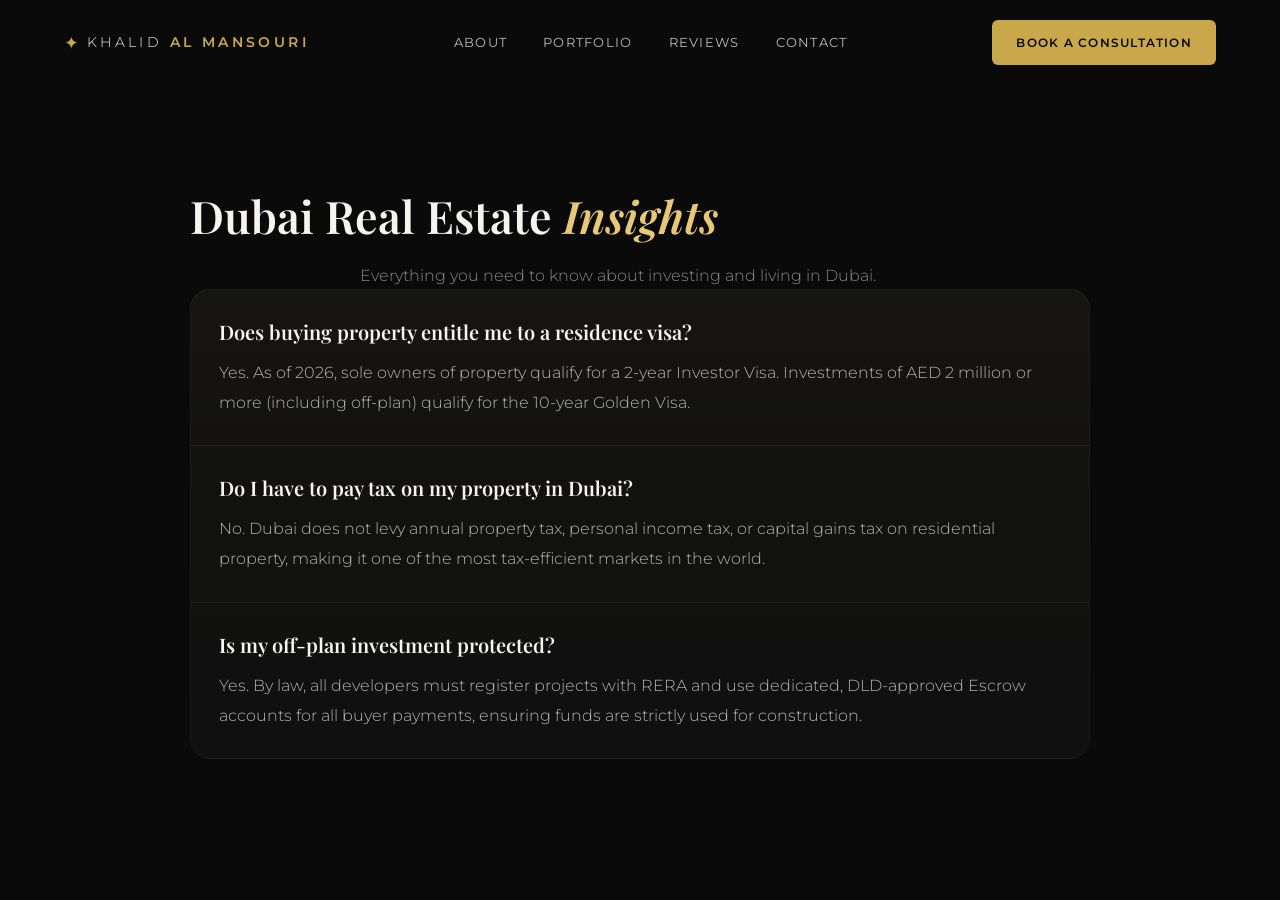
==== pages/FAQs.html @ 2bfd522c "FAQs update" ====
<!doctype html>
<html lang="en">
  <head>
    <meta charset="UTF-8" />
    <meta name="viewport" content="width=device-width, initial-scale=1.0" />
    <title>
      Frequently Asked Questions | Khalid Al Mansouri Dubai Real Estate
    </title>
    <link rel="stylesheet" href="../style.css" />

    <!-- Including the same fonts as your homepage -->
    <link
      href="https://fonts.googleapis.com/css2?family=Playfair+Display:wght@700&family=Montserrat:wght@300;400&display=swap"
      rel="stylesheet"
    />
  </head>
  <body>
    <header id="site-header">
      <div class="header-inner">
        <div class="logo">
          <span class="logo-mark">✦</span>
          <span class="logo-text"
            >KHALID<span class="logo-accent"> AL MANSOURI</span></span
          >
        </div>
        <nav class="nav-links" id="main-nav">
          <a href="/index.html#about" class="nav-link">About</a>
          <a href="/index.html#properties" class="nav-link">Portfolio</a>
          <a href="/index.html#testimonials" class="nav-link">Reviews</a>
          <a href="/index.html#contact" class="nav-link">Contact</a>
        </nav>
        <a
          href="/index.html#contact"
          class="btn-cta header-cta"
          id="book-consultation-btn"
          >Book a Consultation</a
        >
        <button class="hamburger" id="hamburger-btn" aria-label="Open menu">
          <span></span><span></span><span></span>
        </button>
      </div>
    </header>

    <main class="faq-page">
      <section class="container faq-section">
        <h1 class="section-heading">Dubai Real Estate <em>Insights</em></h1>
        <p class="section-sub">
          Everything you need to know about investing and living in Dubai.
        </p>

        <div class="faq-list">
          <!-- Item 1: Residency -->
          <div class="faq-item">
            <h3 class="faq-question">
              Does buying property entitle me to a residence visa?
            </h3>
            <p class="faq-answer">
              Yes. As of 2026, sole owners of property qualify for a 2-year
              Investor Visa. Investments of AED 2 million or more (including
              off-plan) qualify for the 10-year Golden Visa.
            </p>
          </div>

          <!-- Item 2: Taxes -->
          <div class="faq-item">
            <h3 class="faq-question">
              Do I have to pay tax on my property in Dubai?
            </h3>
            <p class="faq-answer">
              No. Dubai does not levy annual property tax, personal income tax,
              or capital gains tax on residential property, making it one of the
              most tax-efficient markets in the world.
            </p>
          </div>

          <!-- Item 3: Off-Plan Safety -->
          <div class="faq-item">
            <h3 class="faq-question">Is my off-plan investment protected?</h3>
            <p class="faq-answer">
              Yes. By law, all developers must register projects with RERA and
              use dedicated, DLD-approved Escrow accounts for all buyer
              payments, ensuring funds are strictly used for construction.
            </p>
          </div>
        </div>
      </section>
    </main>

    <!-- FAQ Schema (Crucial for SEO) -->
    <script type="application/ld+json">
      {
        "@context": "https://schema.org",
        "@type": "FAQPage",
        "mainEntity": [
          {
            "@type": "Question",
            "name": "Does buying property entitle me to a residence visa?",
            "acceptedAnswer": {
              "@type": "Answer",
              "text": "Yes. Sole owners of property qualify for a 2-year Investor Visa. Investments of AED 2 million or more qualify for the 10-year Golden Visa."
            }
          },
          {
            "@type": "Question",
            "name": "Do I have to pay tax on my property in Dubai?",
            "acceptedAnswer": {
              "@type": "Answer",
              "text": "No. Dubai does not levy annual property tax, personal income tax, or capital gains tax on residential property."
            },

            "@type": "Question",
            "name": "Is my off-plan investment protected?",
            "acceptedAnswer": {
              "@type": "Answer",
              "text": "Yes. By law, all developers must register projects with RERA and use dedicated, DLD-approved Escrow accounts for all buyer payments, ensuring funds are strictly used for construction."
            }
          }
        ]
      }
    </script>
  </body>
</html>
---- style.css ----
/* ═══════════════════════════════════════════════════════
   LUXURY DUBAI REAL ESTATE — style.css
   Midnight & Gold Design System
═══════════════════════════════════════════════════════ */

/* ─── CSS Custom Properties ─── */
:root {
  --gold: #c9a84c;
  --gold-light: #e8c878;
  --gold-dark: #9a7a32;
  --gold-muted: rgba(201, 168, 76, 0.15);
  --bg-black: #0a0a0a;
  --bg-dark: #111111;
  --bg-card: #161616;
  --bg-card-2: #1c1c1c;
  --text-white: #f5f4f0;
  --text-muted: #888888;
  --text-subtle: #555555;
  --border: rgba(201, 168, 76, 0.2);
  --border-light: rgba(255, 255, 255, 0.06);

  --font-serif: "Playfair Display", Georgia, serif;
  --font-sans: "Montserrat", system-ui, sans-serif;

  --radius-sm: 6px;
  --radius-md: 12px;
  --radius-lg: 20px;

  --transition: 0.3s ease-in-out;
  --transition-slow: 0.6s ease;
}

/* ─── Reset & Base ─── */
*,
*::before,
*::after {
  box-sizing: border-box;
  margin: 0;
  padding: 0;
}

html {
  scroll-behavior: smooth;
  font-size: 16px;
}

body {
  font-family: var(--font-sans);
  background-color: var(--bg-black);
  color: var(--text-white);
  line-height: 1.7;
  overflow-x: hidden;
  -webkit-font-smoothing: antialiased;
}

img {
  display: block;
  max-width: 100%;
}
a {
  text-decoration: none;
  color: inherit;
}

/* ─── Container ─── */
.container {
  width: 90%;
  max-width: 1280px;
  margin: 0 auto;
}

/* ═══════════════════════════════════════════════════════
   BUTTONS
═══════════════════════════════════════════════════════ */
.btn-primary {
  display: inline-flex;
  align-items: center;
  gap: 10px;
  background: linear-gradient(
    135deg,
    var(--gold) 0%,
    var(--gold-light) 50%,
    var(--gold) 100%
  );
  background-size: 200% 200%;
  color: #0a0a0a;
  font-family: var(--font-sans);
  font-weight: 600;
  font-size: 0.85rem;
  letter-spacing: 0.12em;
  text-transform: uppercase;
  padding: 16px 36px;
  border: none;
  border-radius: var(--radius-sm);
  cursor: pointer;
  transition: var(--transition);
  position: relative;
  overflow: hidden;
}

.btn-primary::before {
  content: "";
  position: absolute;
  inset: 0;
  background: rgba(255, 255, 255, 0.12);
  opacity: 0;
  transition: var(--transition);
}

.btn-primary:hover {
  background-position: right center;
  transform: translateY(-2px);
  box-shadow: 0 12px 40px rgba(201, 168, 76, 0.4);
}

.btn-primary:hover::before {
  opacity: 1;
}

.btn-outline {
  display: inline-flex;
  align-items: center;
  gap: 8px;
  background: transparent;
  color: var(--gold);
  font-family: var(--font-sans);
  font-weight: 500;
  font-size: 0.82rem;
  letter-spacing: 0.12em;
  text-transform: uppercase;
  padding: 14px 32px;
  border: 1px solid var(--gold);
  border-radius: var(--radius-sm);
  cursor: pointer;
  transition: var(--transition);
}

.btn-outline:hover {
  background: var(--gold-muted);
  box-shadow: 0 0 20px rgba(201, 168, 76, 0.2);
  transform: translateY(-2px);
}

.btn-cta {
  display: inline-flex;
  align-items: center;
  gap: 8px;
  background: var(--gold);
  color: #0a0a0a;
  font-family: var(--font-sans);
  font-weight: 600;
  font-size: 0.78rem;
  letter-spacing: 0.1em;
  text-transform: uppercase;
  padding: 12px 24px;
  border-radius: var(--radius-sm);
  transition: var(--transition);
}

.btn-cta:hover {
  background: var(--gold-light);
  transform: translateY(-1px);
  box-shadow: 0 8px 24px rgba(201, 168, 76, 0.35);
}

.btn-full {
  width: 100%;
  justify-content: center;
}

/* ═══════════════════════════════════════════════════════
   HEADER
═══════════════════════════════════════════════════════ */
#site-header {
  position: fixed;
  top: 0;
  left: 0;
  right: 0;
  z-index: 1000;
  padding: 20px 0;
  background: transparent;
  transition:
    background 0.5s ease,
    padding 0.4s ease,
    box-shadow 0.4s ease;
}

#site-header.scrolled {
  background: rgba(10, 10, 10, 0.95);
  backdrop-filter: blur(20px);
  -webkit-backdrop-filter: blur(20px);
  padding: 14px 0;
  box-shadow: 0 1px 0 var(--border);
}

.header-inner {
  display: flex;
  align-items: center;
  justify-content: space-between;
  width: 90%;
  max-width: 1280px;
  margin: 0 auto;
}

/* Logo */
.logo {
  display: flex;
  align-items: center;
  gap: 8px;
  cursor: pointer;
}

.logo-mark {
  color: var(--gold);
  font-size: 1.1rem;
  line-height: 1;
}

.logo-text {
  font-family: var(--font-sans);
  font-weight: 300;
  font-size: 0.85rem;
  letter-spacing: 0.25em;
  text-transform: uppercase;
  color: var(--text-white);
}

.logo-accent {
  color: var(--gold);
  font-weight: 600;
}

/* Nav */
.nav-links {
  display: flex;
  align-items: center;
  gap: 36px;
}

.nav-link {
  font-family: var(--font-sans);
  font-weight: 400;
  font-size: 0.8rem;
  letter-spacing: 0.1em;
  text-transform: uppercase;
  color: rgba(245, 244, 240, 0.75);
  transition: var(--transition);
  position: relative;
}

.nav-link::after {
  content: "";
  position: absolute;
  bottom: -3px;
  left: 0;
  right: 0;
  height: 1px;
  background: var(--gold);
  transform: scaleX(0);
  transition: var(--transition);
}

.nav-link:hover {
  color: var(--text-white);
}
.nav-link:hover::after {
  transform: scaleX(1);
}

/* Hamburger */
.hamburger {
  display: none;
  flex-direction: column;
  gap: 5px;
  background: none;
  border: none;
  cursor: pointer;
  padding: 4px;
}

.hamburger span {
  display: block;
  width: 22px;
  height: 1.5px;
  background: var(--text-white);
  transition: var(--transition);
}

/* Mobile Nav */
.mobile-nav {
  display: none;
  position: fixed;
  inset: 0;
  background: rgba(10, 10, 10, 0.98);
  backdrop-filter: blur(30px);
  z-index: 2000;
  flex-direction: column;
  align-items: center;
  justify-content: center;
  gap: 28px;
  opacity: 0;
  transition: opacity 0.4s ease;
}

.mobile-nav.open {
  display: flex;
  opacity: 1;
}

.mobile-nav-close {
  position: absolute;
  top: 24px;
  right: 24px;
  background: none;
  border: none;
  color: var(--text-muted);
  font-size: 1.4rem;
  cursor: pointer;
}

.mobile-nav-link {
  font-family: var(--font-sans);
  font-size: 1.1rem;
  font-weight: 300;
  letter-spacing: 0.2em;
  text-transform: uppercase;
  color: var(--text-white);
  transition: var(--transition);
}

.mobile-nav-link:hover {
  color: var(--gold);
}

.mobile-cta {
  margin-top: 16px;
}

/* ═══════════════════════════════════════════════════════
   HERO
═══════════════════════════════════════════════════════ */
.hero {
  position: relative;
  width: 100%;
  height: 100vh;
  min-height: 700px;
  display: flex;
  align-items: center;
  justify-content: center;
  overflow: hidden;
}

.hero-bg {
  position: absolute;
  inset: 0;
}

.hero-image {
  width: 100%;
  height: 100%;
  object-fit: cover;
  object-position: center;
  transform: scale(1.05);
  transition: transform 8s ease;
}

.hero:hover .hero-image {
  transform: scale(1);
}

.hero-overlay {
  position: absolute;
  inset: 0;
  background: linear-gradient(
    180deg,
    rgba(10, 10, 10, 0.45) 0%,
    rgba(10, 10, 10, 0.25) 40%,
    rgba(10, 10, 10, 0.65) 75%,
    rgba(10, 10, 10, 0.95) 100%
  );
}

.hero-content {
  position: relative;
  z-index: 2;
  text-align: center;
  max-width: 820px;
  padding: 0 24px;
}

.hero-eyebrow {
  font-family: var(--font-sans);
  font-weight: 400;
  font-size: 0.75rem;
  letter-spacing: 0.3em;
  text-transform: uppercase;
  color: var(--gold);
  margin-bottom: 20px;
  opacity: 0;
}

.hero-headline {
  font-family: var(--font-serif);
  font-weight: 700;
  font-size: clamp(3rem, 6.5vw, 6.5rem);
  line-height: 1.08;
  color: var(--text-white);
  margin-bottom: 24px;
  opacity: 0;
}

.hero-headline em {
  font-style: italic;
  color: var(--gold-light);
}

.hero-sub {
  font-family: var(--font-sans);
  font-weight: 300;
  font-size: clamp(0.85rem, 1.4vw, 1.05rem);
  color: rgba(245, 244, 240, 0.7);
  letter-spacing: 0.05em;
  margin-bottom: 44px;
  opacity: 0;
  line-height: 1.9;
}

/* Scroll Indicator */
.hero-scroll-indicator {
  position: absolute;
  bottom: 160px;
  right: 48px;
  display: flex;
  flex-direction: column;
  align-items: center;
  gap: 8px;
  z-index: 2;
  opacity: 0;
}

.scroll-label {
  font-size: 0.65rem;
  letter-spacing: 0.25em;
  text-transform: uppercase;
  color: rgba(245, 244, 240, 0.5);
  writing-mode: vertical-rl;
}

.scroll-line {
  width: 1px;
  height: 60px;
  background: linear-gradient(to bottom, var(--gold), transparent);
  animation: scrollPulse 2s ease-in-out infinite;
}

@keyframes scrollPulse {
  0%,
  100% {
    opacity: 0.4;
    transform: scaleY(1);
  }
  50% {
    opacity: 1;
    transform: scaleY(1.1);
  }
}

/* Hero Stats */
.hero-stats {
  position: absolute;
  bottom: 0;
  left: 0;
  right: 0;
  z-index: 3;
  display: flex;
  justify-content: center;
  gap: 0;
}

.stat-card {
  flex: 1;
  max-width: 240px;
  text-align: center;
  padding: 28px 24px;
  background: rgba(10, 10, 10, 0.85);
  backdrop-filter: blur(20px);
  border-top: 1px solid var(--border);
  border-right: 1px solid var(--border-light);
  transition: var(--transition);
  opacity: 0;
}

.stat-card:last-child {
  border-right: none;
}

.stat-card:hover {
  background: rgba(201, 168, 76, 0.08);
  border-top-color: var(--gold);
}

.stat-number {
  display: block;
  font-family: var(--font-serif);
  font-size: 1.7rem;
  font-weight: 600;
  color: var(--gold);
  line-height: 1.2;
  margin-bottom: 4px;
}

.stat-label {
  display: block;
  font-size: 0.7rem;
  letter-spacing: 0.15em;
  text-transform: uppercase;
  color: var(--text-muted);
}

/* ─── Gold Divider ─── */
.gold-divider {
  display: flex;
  align-items: center;
  justify-content: center;
  gap: 16px;
  padding: 60px 0 20px;
  background: var(--bg-black);
}

.gold-divider span {
  color: var(--gold);
  font-size: 0.7rem;
  opacity: 0.6;
}

.gold-divider span:nth-child(2) {
  opacity: 1;
  font-size: 0.9rem;
}

/* ═══════════════════════════════════════════════════════
   SECTION COMMON
═══════════════════════════════════════════════════════ */
.section-eyebrow {
  font-family: var(--font-sans);
  font-size: 0.7rem;
  font-weight: 500;
  letter-spacing: 0.3em;
  text-transform: uppercase;
  color: var(--gold);
  margin-bottom: 14px;
}

.section-heading {
  font-family: var(--font-serif);
  font-size: clamp(2rem, 3.5vw, 3.2rem);
  font-weight: 600;
  line-height: 1.15;
  color: var(--text-white);
  margin-bottom: 20px;
}

.section-heading em {
  font-style: italic;
  color: var(--gold-light);
}

.section-sub {
  font-family: var(--font-sans);
  font-weight: 300;
  font-size: 1rem;
  color: var(--text-muted);
  max-width: 560px;
  margin: 0 auto;
}

.section-header {
  text-align: center;
  margin-bottom: 64px;
}

/* ═══════════════════════════════════════════════════════
   ABOUT / AGENT PROFILE
═══════════════════════════════════════════════════════ */
.about {
  padding: 100px 0;
  background: var(--bg-dark);
  position: relative;
}

.about::before {
  content: "";
  position: absolute;
  left: 0;
  top: 0;
  bottom: 0;
  width: 40%;
  background: radial-gradient(
    ellipse at left center,
    rgba(201, 168, 76, 0.04) 0%,
    transparent 70%
  );
  pointer-events: none;
}

.about-grid {
  display: grid;
  grid-template-columns: 440px 1fr;
  gap: 80px;
  align-items: center;
}

/* Image Column */
.about-image-col {
  position: relative;
}

.about-image-wrapper {
  position: relative;
  display: inline-block;
}

.about-img {
  width: 100%;
  max-width: 400px;
  height: 560px;
  object-fit: cover;
  border-radius: var(--radius-md);
  filter: grayscale(15%);
  transition: var(--transition-slow);
  position: relative;
  z-index: 1;
}

.about-img:hover {
  filter: grayscale(0%);
}

.about-image-wrapper::before {
  content: "";
  position: absolute;
  top: 20px;
  left: 20px;
  right: -20px;
  bottom: -20px;
  border: 1px solid var(--gold);
  border-radius: var(--radius-md);
  opacity: 0.25;
  z-index: 0;
}

.about-img-badge {
  position: absolute;
  bottom: -20px;
  right: -30px;
  background: var(--gold);
  color: #0a0a0a;
  font-family: var(--font-sans);
  font-size: 0.68rem;
  font-weight: 700;
  letter-spacing: 0.08em;
  text-transform: uppercase;
  padding: 14px 18px;
  border-radius: var(--radius-sm);
  display: flex;
  align-items: center;
  gap: 8px;
  max-width: 220px;
  line-height: 1.4;
  z-index: 2;
  box-shadow: 0 8px 32px rgba(201, 168, 76, 0.3);
}

.badge-icon {
  font-size: 1rem;
  flex-shrink: 0;
}

/* Text Column */
.about-text-col {
  padding: 10px 0;
}

.about-body {
  font-weight: 300;
  font-size: 1rem;
  color: rgba(245, 244, 240, 0.75);
  margin-bottom: 20px;
  line-height: 1.85;
}

.about-pillars {
  display: flex;
  flex-direction: column;
  gap: 20px;
  margin: 36px 0;
}

.pillar {
  display: flex;
  align-items: flex-start;
  gap: 16px;
}

.pillar-icon {
  color: var(--gold);
  font-size: 1.1rem;
  margin-top: 2px;
  flex-shrink: 0;
}

.pillar strong {
  display: block;
  font-weight: 600;
  font-size: 0.9rem;
  letter-spacing: 0.03em;
  margin-bottom: 3px;
  color: var(--text-white);
}

.pillar p {
  font-size: 0.85rem;
  font-weight: 300;
  color: var(--text-muted);
  margin: 0;
}

/* ═══════════════════════════════════════════════════════
   PROPERTY GRID
═══════════════════════════════════════════════════════ */
.properties {
  padding: 100px 0;
  background: var(--bg-black);
}

.property-grid {
  display: grid;
  grid-template-columns: repeat(2, 1fr);
  gap: 28px;
  margin-bottom: 52px;
}

/* Property Card */
.property-card {
  background: var(--bg-card);
  border-radius: var(--radius-md);
  overflow: hidden;
  border: 1px solid var(--border-light);
  transition: var(--transition);
}

.property-card:hover {
  border-color: var(--border);
  transform: translateY(-6px);
  box-shadow: 0 24px 60px rgba(0, 0, 0, 0.5);
}

.property-img-wrap {
  position: relative;
  overflow: hidden;
  aspect-ratio: 16 / 10;
}

.property-img {
  width: 100%;
  height: 100%;
  object-fit: cover;
  transition: transform 0.7s ease;
}

.property-card:hover .property-img {
  transform: scale(1.07);
}

/* Gold Overlay */
.property-overlay {
  position: absolute;
  inset: 0;
  background: linear-gradient(
    135deg,
    rgba(201, 168, 76, 0) 0%,
    rgba(201, 168, 76, 0.75) 100%
  );
  opacity: 0;
  display: flex;
  align-items: center;
  justify-content: center;
  transition: opacity 0.4s ease;
}

.property-card:hover .property-overlay {
  opacity: 1;
}

.overlay-content {
  display: flex;
  align-items: center;
  gap: 10px;
  color: #0a0a0a;
  font-family: var(--font-sans);
  font-weight: 700;
  font-size: 0.8rem;
  letter-spacing: 0.15em;
  text-transform: uppercase;
  transform: translateY(8px);
  transition: transform 0.4s ease;
}

.property-card:hover .overlay-content {
  transform: translateY(0);
}

.overlay-icon {
  font-size: 1.1rem;
}

.property-badge {
  position: absolute;
  top: 16px;
  left: 16px;
  background: rgba(10, 10, 10, 0.8);
  backdrop-filter: blur(10px);
  color: var(--gold);
  font-family: var(--font-sans);
  font-size: 0.65rem;
  font-weight: 600;
  letter-spacing: 0.15em;
  text-transform: uppercase;
  padding: 6px 14px;
  border-radius: 40px;
  border: 1px solid var(--border);
}

/* Property Info */
.property-info {
  padding: 24px 24px 20px;
}

.property-location {
  font-size: 0.72rem;
  letter-spacing: 0.08em;
  color: var(--text-muted);
  margin-bottom: 8px;
}

.property-name {
  font-family: var(--font-serif);
  font-size: 1.1rem;
  font-weight: 600;
  color: var(--text-white);
  margin-bottom: 10px;
  line-height: 1.3;
}

.property-specs {
  display: flex;
  align-items: center;
  gap: 8px;
  font-size: 0.78rem;
  color: var(--text-muted);
  margin-bottom: 18px;
}

.spec-dot {
  color: var(--gold);
  font-size: 0.5rem;
}

.property-footer {
  display: flex;
  align-items: center;
  justify-content: space-between;
  padding-top: 16px;
  border-top: 1px solid var(--border-light);
}

.property-price {
  font-family: var(--font-serif);
  font-size: 1.15rem;
  font-weight: 600;
  color: var(--gold);
}

.property-enquire {
  font-family: var(--font-sans);
  font-size: 0.72rem;
  font-weight: 600;
  letter-spacing: 0.12em;
  text-transform: uppercase;
  color: var(--text-white);
  padding: 8px 18px;
  border: 1px solid var(--border-light);
  border-radius: var(--radius-sm);
  transition: var(--transition);
}

.property-enquire:hover {
  background: var(--gold-muted);
  border-color: var(--gold);
  color: var(--gold);
}

.view-all-wrap {
  text-align: center;
}

/* ═══════════════════════════════════════════════════════
   TESTIMONIALS
═══════════════════════════════════════════════════════ */
.testimonials {
  padding: 100px 0;
  background: var(--bg-dark);
  position: relative;
}

.testimonials::before {
  content: "";
  position: absolute;
  inset: 0;
  background: radial-gradient(
    ellipse at center,
    rgba(201, 168, 76, 0.04) 0%,
    transparent 70%
  );
  pointer-events: none;
}

/* Featured In */
.featured-in {
  text-align: center;
  margin-bottom: 72px;
}

.featured-label {
  font-size: 0.65rem;
  letter-spacing: 0.3em;
  text-transform: uppercase;
  color: var(--text-subtle);
  margin-bottom: 28px;
}

.media-logos {
  display: flex;
  align-items: center;
  justify-content: center;
  gap: 0;
  flex-wrap: wrap;
}

.media-logo {
  font-family: var(--font-serif);
  font-size: 1.15rem;
  font-weight: 600;
  color: var(--text-subtle);
  padding: 16px 36px;
  border: 1px solid var(--border-light);
  letter-spacing: 0.08em;
  transition: var(--transition);
  cursor: default;
}

.media-logo:hover {
  color: var(--gold);
  border-color: var(--border);
  background: var(--gold-muted);
}

/* Testimonial Slider */
.testimonial-slider {
  max-width: 780px;
  margin: 0 auto;
  position: relative;
}

.testimonial-track {
  position: relative;
  min-height: 280px;
}

.testimonial-slide {
  display: none;
  flex-direction: column;
  align-items: center;
  text-align: center;
  padding: 0 24px;
  animation: fadeInSlide 0.5s ease forwards;
}

.testimonial-slide.active {
  display: flex;
}

@keyframes fadeInSlide {
  from {
    opacity: 0;
    transform: translateY(10px);
  }
  to {
    opacity: 1;
    transform: translateY(0);
  }
}

.quote-icon {
  font-family: var(--font-serif);
  font-size: 5rem;
  line-height: 0.5;
  color: var(--gold);
  opacity: 0.3;
  margin-bottom: 28px;
}

.testimonial-text {
  font-family: var(--font-serif);
  font-size: clamp(1rem, 1.6vw, 1.25rem);
  font-style: italic;
  font-weight: 400;
  color: rgba(245, 244, 240, 0.88);
  line-height: 1.75;
  margin-bottom: 36px;
  quotes: none;
}

.testimonial-author {
  display: flex;
  align-items: center;
  gap: 16px;
}

.author-avatar {
  width: 48px;
  height: 48px;
  border-radius: 50%;
  background: var(--gold-muted);
  border: 1px solid var(--gold);
  color: var(--gold);
  font-size: 0.75rem;
  font-weight: 700;
  display: flex;
  align-items: center;
  justify-content: center;
}

.author-info strong {
  display: block;
  font-size: 0.88rem;
  font-weight: 600;
  letter-spacing: 0.04em;
}

.author-info span {
  font-size: 0.75rem;
  color: var(--text-muted);
}

.star-rating {
  margin-left: auto;
  color: var(--gold);
  font-size: 0.9rem;
  letter-spacing: 2px;
}

/* Slider Controls */
.slider-controls {
  display: flex;
  align-items: center;
  justify-content: center;
  gap: 20px;
  margin-top: 48px;
}

.slider-btn {
  width: 44px;
  height: 44px;
  border-radius: 50%;
  background: transparent;
  border: 1px solid var(--border);
  color: var(--text-muted);
  font-size: 1.4rem;
  cursor: pointer;
  transition: var(--transition);
  display: flex;
  align-items: center;
  justify-content: center;
  line-height: 1;
}

.slider-btn:hover {
  border-color: var(--gold);
  color: var(--gold);
  background: var(--gold-muted);
}

.slider-dots {
  display: flex;
  gap: 8px;
}

.dot {
  width: 6px;
  height: 6px;
  border-radius: 50%;
  background: var(--text-subtle);
  border: none;
  cursor: pointer;
  transition: var(--transition);
  padding: 0;
}

.dot.active {
  background: var(--gold);
  width: 24px;
  border-radius: 3px;
}

/* ═══════════════════════════════════════════════════════
   CONTACT
═══════════════════════════════════════════════════════ */
.contact {
  padding: 100px 0;
  background: var(--bg-black);
  position: relative;
  overflow: hidden;
}

.contact-bg-pattern {
  position: absolute;
  inset: 0;
  background-image:
    linear-gradient(rgba(201, 168, 76, 0.03) 1px, transparent 1px),
    linear-gradient(90deg, rgba(201, 168, 76, 0.03) 1px, transparent 1px);
  background-size: 60px 60px;
  pointer-events: none;
}

.contact-grid {
  display: grid;
  grid-template-columns: 1fr 1fr;
  gap: 80px;
  align-items: start;
}

/* Contact Left */
.contact-tagline {
  font-size: 0.95rem;
  font-weight: 300;
  color: var(--text-muted);
  line-height: 1.85;
  margin-bottom: 44px;
  max-width: 420px;
}

.contact-info-items {
  display: flex;
  flex-direction: column;
  gap: 24px;
}

.contact-info-item {
  display: flex;
  align-items: flex-start;
  gap: 16px;
}

.ci-icon {
  font-size: 1.1rem;
  margin-top: 2px;
  flex-shrink: 0;
}

.contact-info-item strong {
  display: block;
  font-size: 0.7rem;
  letter-spacing: 0.15em;
  text-transform: uppercase;
  color: var(--text-muted);
  margin-bottom: 4px;
}

.ci-value {
  font-size: 0.95rem;
  font-weight: 400;
  color: var(--text-white);
  transition: var(--transition);
}

a.ci-value:hover {
  color: var(--gold);
}

/* Contact Form */
.contact-right {
  position: relative;
}

.contact-form {
  background: var(--bg-card);
  border: 1px solid var(--border-light);
  border-radius: var(--radius-lg);
  padding: 48px 40px;
  display: flex;
  flex-direction: column;
  gap: 24px;
  transition: var(--transition-slow);
}

.form-group {
  display: flex;
  flex-direction: column;
  gap: 8px;
}

.form-group label {
  font-size: 0.7rem;
  font-weight: 500;
  letter-spacing: 0.15em;
  text-transform: uppercase;
  color: var(--text-muted);
}

.form-group input,
.form-group select {
  background: var(--bg-black);
  border: 1px solid rgba(255, 255, 255, 0.08);
  border-radius: var(--radius-sm);
  color: var(--text-white);
  font-family: var(--font-sans);
  font-size: 0.95rem;
  font-weight: 300;
  padding: 14px 18px;
  width: 100%;
  outline: none;
  transition: var(--transition);
  appearance: none;
}

.form-group input::placeholder {
  color: var(--text-subtle);
}

.form-group input:focus,
.form-group select:focus {
  border-color: var(--gold);
  box-shadow: 0 0 0 3px rgba(201, 168, 76, 0.12);
}

.select-wrapper {
  position: relative;
}

.select-arrow {
  position: absolute;
  right: 18px;
  top: 50%;
  transform: translateY(-50%) rotate(90deg);
  color: var(--gold);
  font-size: 1rem;
  pointer-events: none;
}

.form-group select option {
  background: var(--bg-dark);
  color: var(--text-white);
}

.form-disclaimer {
  font-size: 0.72rem;
  color: var(--text-subtle);
  text-align: center;
  line-height: 1.6;
}

/* Form Success */
.form-success {
  display: none;
  background: var(--bg-card);
  border: 1px solid var(--gold);
  border-radius: var(--radius-lg);
  padding: 60px 40px;
  text-align: center;
  animation: fadeInSlide 0.5s ease forwards;
}

.form-success.show {
  display: block;
}

.success-icon {
  display: block;
  font-size: 2rem;
  color: var(--gold);
  margin-bottom: 20px;
  animation: spinIn 0.6s ease;
}

@keyframes spinIn {
  from {
    transform: rotate(-180deg) scale(0);
    opacity: 0;
  }
  to {
    transform: rotate(0) scale(1);
    opacity: 1;
  }
}

.form-success h3 {
  font-family: var(--font-serif);
  font-size: 1.8rem;
  margin-bottom: 12px;
  color: var(--text-white);
}

.form-success p {
  font-size: 0.95rem;
  font-weight: 300;
  color: var(--text-muted);
}

/* ═══════════════════════════════════════════════════════
   FOOTER
═══════════════════════════════════════════════════════ */
.footer {
  background: #080808;
  border-top: 1px solid var(--border-light);
  padding: 64px 0 32px;
}

.footer-grid {
  display: grid;
  grid-template-columns: 1.6fr 1fr 1fr;
  gap: 60px;
  margin-bottom: 52px;
}

.footer-tagline {
  font-size: 0.85rem;
  font-weight: 300;
  color: var(--text-muted);
  line-height: 1.8;
  margin-top: 16px;
  max-width: 300px;
}

.footer-social {
  display: flex;
  gap: 12px;
  margin-top: 24px;
}

.social-link {
  width: 36px;
  height: 36px;
  border: 1px solid var(--border-light);
  border-radius: var(--radius-sm);
  color: var(--text-muted);
  font-size: 0.65rem;
  font-weight: 700;
  letter-spacing: 0.05em;
  display: flex;
  align-items: center;
  justify-content: center;
  transition: var(--transition);
}

.social-link:hover {
  border-color: var(--gold);
  color: var(--gold);
  background: var(--gold-muted);
}

.footer-links-col h4 {
  font-family: var(--font-sans);
  font-size: 0.65rem;
  font-weight: 700;
  letter-spacing: 0.2em;
  text-transform: uppercase;
  color: var(--text-muted);
  margin-bottom: 20px;
}

.footer-links-col a {
  display: block;
  font-size: 0.85rem;
  font-weight: 300;
  color: rgba(245, 244, 240, 0.55);
  margin-bottom: 12px;
  transition: var(--transition);
}

.footer-links-col a:hover {
  color: var(--gold);
  padding-left: 6px;
}

.footer-bottom {
  display: flex;
  align-items: center;
  justify-content: space-between;
  padding-top: 28px;
  border-top: 1px solid var(--border-light);
  gap: 20px;
  flex-wrap: wrap;
}

.footer-bottom p {
  font-size: 0.75rem;
  color: var(--text-subtle);
}

.footer-legal {
  display: flex;
  gap: 24px;
}

.footer-legal a {
  font-size: 0.72rem;
  color: var(--text-subtle);
  transition: var(--transition);
}

.footer-legal a:hover {
  color: var(--gold);
}

/* ═══════════════════════════════════════════════════════
   RESPONSIVE — TABLET
═══════════════════════════════════════════════════════ */
@media (max-width: 1024px) {
  .about-grid {
    grid-template-columns: 340px 1fr;
    gap: 52px;
  }
  .about-img {
    height: 480px;
  }
  .contact-grid {
    gap: 52px;
  }
  .footer-grid {
    grid-template-columns: 1fr 1fr;
  }
  .footer-grid .footer-brand {
    grid-column: 1 / -1;
  }
}

/* ═══════════════════════════════════════════════════════
   RESPONSIVE — MOBILE
═══════════════════════════════════════════════════════ */
@media (max-width: 768px) {
  .nav-links {
    display: none;
  }
  .header-cta {
    display: none;
  }
  .hamburger {
    display: flex;
  }

  .hero-scroll-indicator {
    display: none;
  }

  .hero-stats {
    flex-direction: column;
    gap: 0;
  }
  .stat-card {
    max-width: 100%;
    border-right: none;
    border-bottom: 1px solid var(--border-light);
  }

  .about-grid {
    grid-template-columns: 1fr;
    gap: 40px;
  }
  .about-img {
    height: 420px;
    max-width: 100%;
  }
  .about-img-badge {
    right: 0;
  }

  .property-grid {
    grid-template-columns: 1fr;
  }

  .media-logos {
    flex-direction: column;
  }
  .media-logo {
    width: 100%;
    text-align: center;
  }

  .contact-grid {
    grid-template-columns: 1fr;
    gap: 52px;
  }
  .contact-form {
    padding: 32px 24px;
  }

  .footer-grid {
    grid-template-columns: 1fr;
    gap: 40px;
  }
  .footer-bottom {
    flex-direction: column;
    align-items: flex-start;
  }
}

@media (max-width: 480px) {
  .hero-headline {
    font-size: 2.6rem;
  }
  .testimonial-text {
    font-size: 1rem;
  }
  .testimonial-author {
    flex-direction: column;
    text-align: center;
  }
  .star-rating {
    margin-left: 0;
  }
}

/* ═══════════════════════════════════════════════════════
   GSAP / ANIMATION INITIAL STATES
═══════════════════════════════════════════════════════ */
.gs-fade {
  opacity: 0;
  transform: translateY(32px);
}

.gs-fade-left {
  opacity: 0;
  transform: translateX(-40px);
}

.gs-fade-right {
  opacity: 0;
  transform: translateX(40px);
}

/* Gold shimmer on headings */
.section-heading {
  background-clip: text;
  -webkit-background-clip: text;
}

/* ═══════════════════════════════════════════════════════
   FAQ PAGE
═══════════════════════════════════════════════════════ */

.faq-page {
  padding-top: 90px; /* header offset */
  background: var(--bg-black);
}

.faq-section {
  padding: 100px 0;
  max-width: 900px;
}

.faq-page .section-header {
  margin-bottom: 56px;
}

.faq-page .faq-list {
  background: linear-gradient(
    180deg,
    rgba(201, 168, 76, 0.06) 0%,
    rgba(201, 168, 76, 0.02) 40%,
    rgba(0, 0, 0, 0) 100%
  );
  border: 1px solid var(--border-light);
  border-radius: var(--radius-lg);
  overflow: hidden;
}

.faq-page .faq-item {
  padding: 28px 28px;
  background: rgba(22, 22, 22, 0.55);
  border-bottom: 1px solid var(--border-light);
  transition: var(--transition);
}

.faq-page .faq-item:last-child {
  border-bottom: none;
}

.faq-page .faq-question {
  font-family: var(--font-serif);
  font-size: 1.25rem;
  font-weight: 600;
  line-height: 1.4;
  color: var(--text-white);
  margin-bottom: 12px;
}

.faq-page .faq-answer {
  font-family: var(--font-sans);
  font-size: 0.98rem;
  font-weight: 300;
  line-height: 1.9;
  color: rgba(245, 244, 240, 0.72);
}

.faq-page .faq-item:hover {
  border-bottom-color: rgba(201, 168, 76, 0.35);
  background: rgba(201, 168, 76, 0.06);
}

@media (max-width: 768px) {
  .faq-page {
    padding-top: 80px;
  }

  .faq-section {
    padding: 76px 0;
  }

  .faq-page .faq-item {
    padding: 22px 18px;
  }

  .faq-page .faq-question {
    font-size: 1.1rem;
  }
}
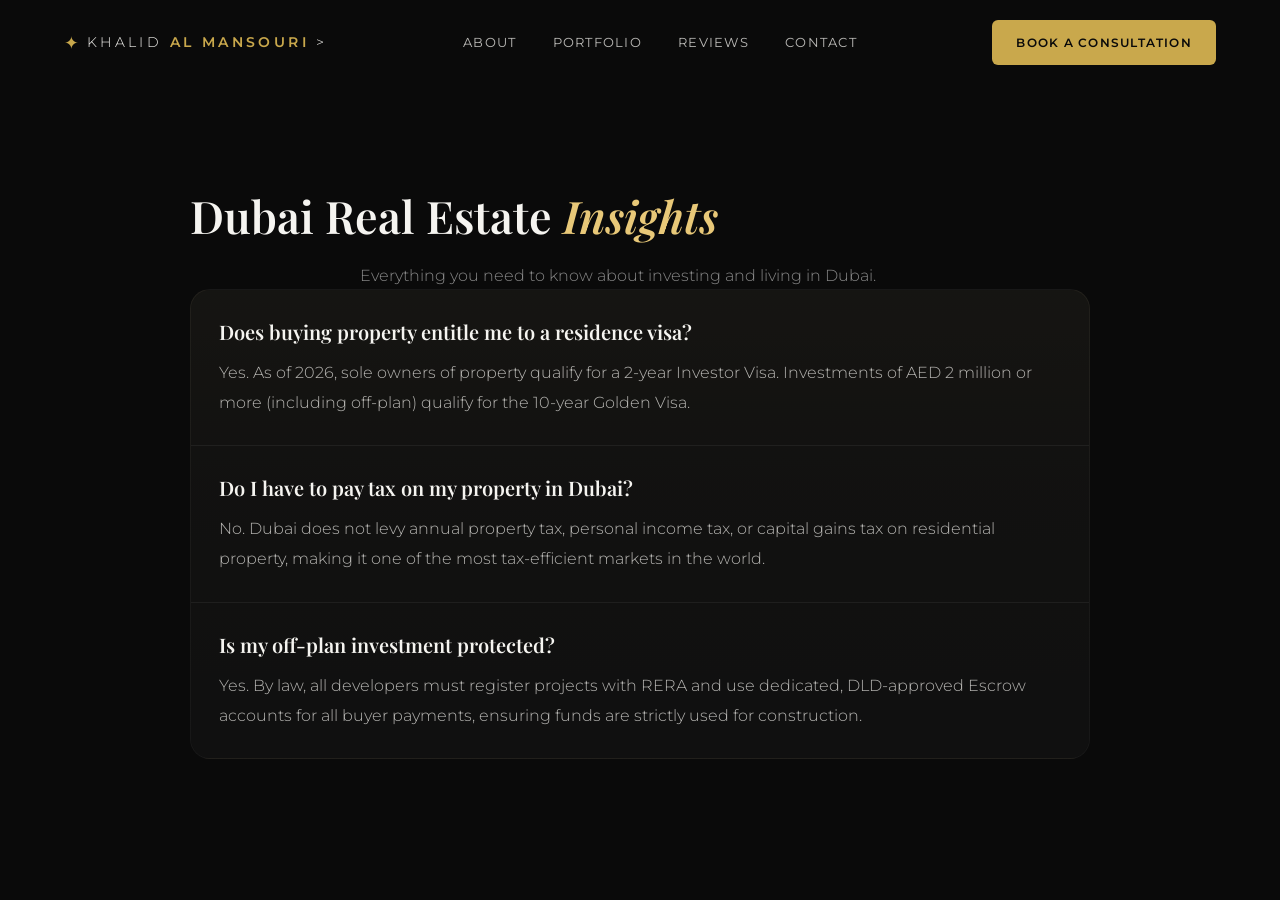
==== commit 960a6052: "Fix logo link markup in FAQs.html" ====
--- a/pages/FAQs.html
+++ b/pages/FAQs.html
@@ -19,9 +19,9 @@
       <div class="header-inner">
         <div class="logo">
           <span class="logo-mark">✦</span>
-          <span class="logo-text"
+          <a href = "#about"<span class="logo-text"
             >KHALID<span class="logo-accent"> AL MANSOURI</span></span
-          >
+          > > </a>
         </div>
         <nav class="nav-links" id="main-nav">
           <a href="/index.html#about" class="nav-link">About</a>
